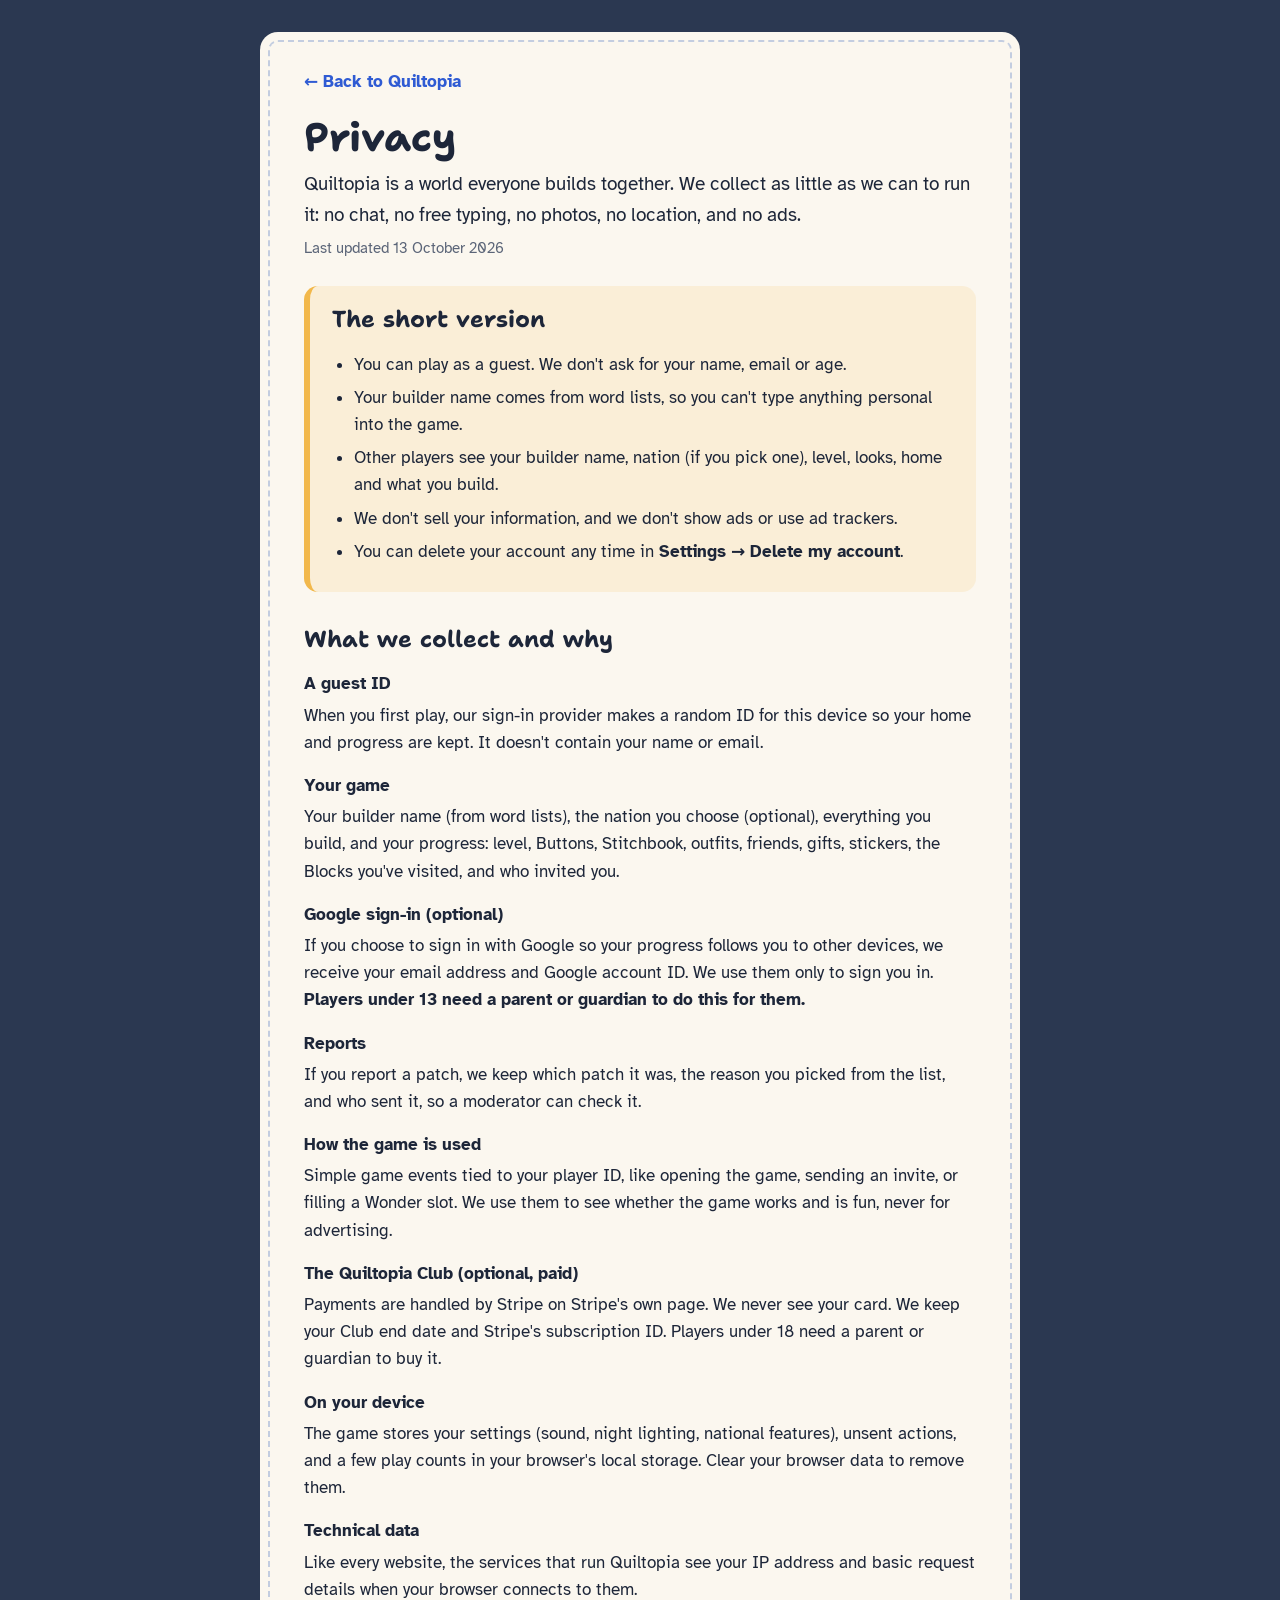
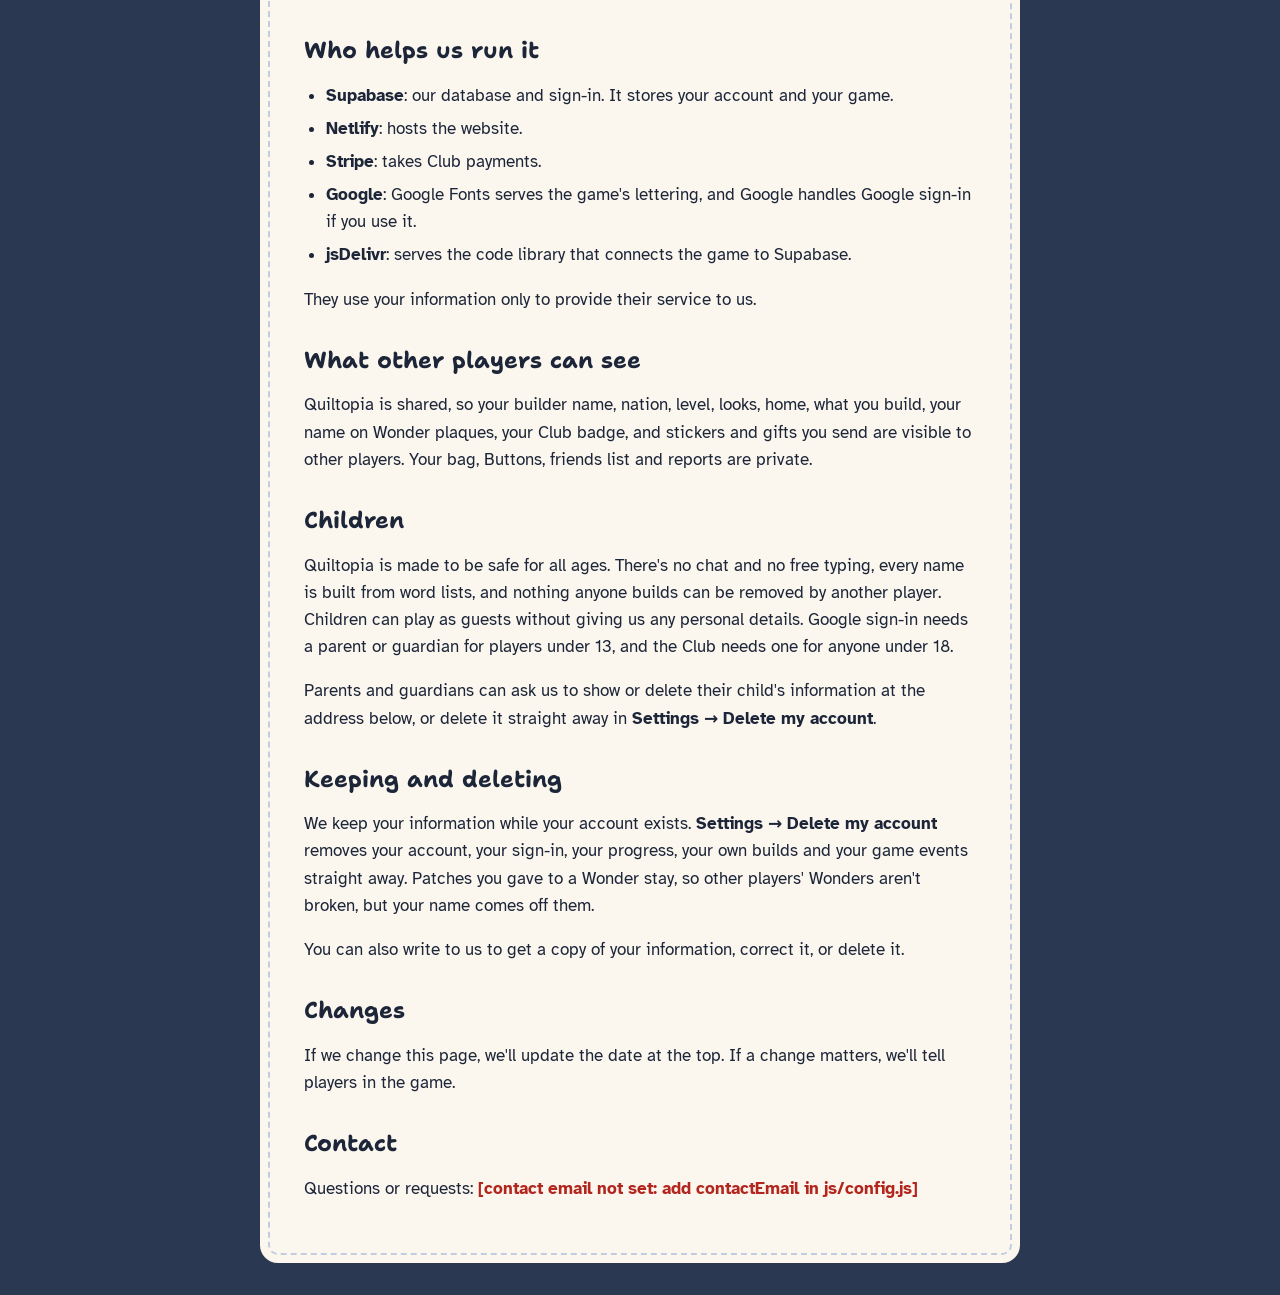
==== privacy.html @ f6a3fb97 "Get ready to publish: daily allowance, privacy and terms, account deletion, Netlify - The allowance " ====
<!doctype html>
<html lang="en">
<head>
  <meta charset="utf-8">
  <meta name="viewport" content="width=device-width, initial-scale=1">
  <title>Privacy · Quiltopia</title>
  <meta name="description" content="What Quiltopia collects, why, and how to delete it.">
  <link rel="stylesheet" href="https://fonts.googleapis.com/css2?family=Atkinson+Hyperlegible:wght@400;700&family=Shantell+Sans:wght@700;800&display=swap">
  <link rel="stylesheet" href="css/legal.css">
</head>
<body>
<main>
  <a class="back" href="./">← Back to Quiltopia</a>
  <h1>Privacy</h1>
  <p class="lede">Quiltopia is a world everyone builds together. We collect as little as we can to run it: no chat, no free typing, no photos, no location, and no ads.</p>
  <p class="meta">Last updated 13 October 2026</p>

  <section class="summary">
    <h2>The short version</h2>
    <ul>
      <li>You can play as a guest. We don't ask for your name, email or age.</li>
      <li>Your builder name comes from word lists, so you can't type anything personal into the game.</li>
      <li>Other players see your builder name, nation (if you pick one), level, looks, home and what you build.</li>
      <li>We don't sell your information, and we don't show ads or use ad trackers.</li>
      <li>You can delete your account any time in <b>Settings → Delete my account</b>.</li>
    </ul>
  </section>

  <h2>What we collect and why</h2>
  <dl>
    <dt>A guest ID</dt>
    <dd>When you first play, our sign-in provider makes a random ID for this device so your home and progress are kept. It doesn't contain your name or email.</dd>
    <dt>Your game</dt>
    <dd>Your builder name (from word lists), the nation you choose (optional), everything you build, and your progress: level, Buttons, Stitchbook, outfits, friends, gifts, stickers, the Blocks you've visited, and who invited you.</dd>
    <dt>Google sign-in (optional)</dt>
    <dd>If you choose to sign in with Google so your progress follows you to other devices, we receive your email address and Google account ID. We use them only to sign you in. <b>Players under 13 need a parent or guardian to do this for them.</b></dd>
    <dt>Reports</dt>
    <dd>If you report a patch, we keep which patch it was, the reason you picked from the list, and who sent it, so a moderator can check it.</dd>
    <dt>How the game is used</dt>
    <dd>Simple game events tied to your player ID, like opening the game, sending an invite, or filling a Wonder slot. We use them to see whether the game works and is fun, never for advertising.</dd>
    <dt>The Quiltopia Club (optional, paid)</dt>
    <dd>Payments are handled by Stripe on Stripe's own page. We never see your card. We keep your Club end date and Stripe's subscription ID. Players under 18 need a parent or guardian to buy it.</dd>
    <dt>On your device</dt>
    <dd>The game stores your settings (sound, night lighting, national features), unsent actions, and a few play counts in your browser's local storage. Clear your browser data to remove them.</dd>
    <dt>Technical data</dt>
    <dd>Like every website, the services that run Quiltopia see your IP address and basic request details when your browser connects to them.</dd>
  </dl>

  <h2>Who helps us run it</h2>
  <ul>
    <li><b>Supabase</b>: our database and sign-in. It stores your account and your game.</li>
    <li><b>Netlify</b>: hosts the website.</li>
    <li><b>Stripe</b>: takes Club payments.</li>
    <li><b>Google</b>: Google Fonts serves the game's lettering, and Google handles Google sign-in if you use it.</li>
    <li><b>jsDelivr</b>: serves the code library that connects the game to Supabase.</li>
  </ul>
  <p>They use your information only to provide their service to us.</p>

  <h2>What other players can see</h2>
  <p>Quiltopia is shared, so your builder name, nation, level, looks, home, what you build, your name on Wonder plaques, your Club badge, and stickers and gifts you send are visible to other players. Your bag, Buttons, friends list and reports are private.</p>

  <h2>Children</h2>
  <p>Quiltopia is made to be safe for all ages. There's no chat and no free typing, every name is built from word lists, and nothing anyone builds can be removed by another player. Children can play as guests without giving us any personal details. Google sign-in needs a parent or guardian for players under 13, and the Club needs one for anyone under 18.</p>
  <p>Parents and guardians can ask us to show or delete their child's information at the address below, or delete it straight away in <b>Settings → Delete my account</b>.</p>

  <h2>Keeping and deleting</h2>
  <p>We keep your information while your account exists. <b>Settings → Delete my account</b> removes your account, your sign-in, your progress, your own builds and your game events straight away. Patches you gave to a Wonder stay, so other players' Wonders aren't broken, but your name comes off them.</p>
  <p>You can also write to us to get a copy of your information, correct it, or delete it.</p>

  <h2>Changes</h2>
  <p>If we change this page, we'll update the date at the top. If a change matters, we'll tell players in the game.</p>

  <h2>Contact</h2>
  <p>Questions or requests: <span class="contact"></span></p>
</main>
<script src="js/config.js"></script>
<script src="js/legal.js"></script>
</body>
</html>
---- css/legal.css ----
/* Privacy and Terms pages: the game's denim and thread, on a readable page. */
:root {
  --table: #2b3851;
  --page: #fbf7ef;
  --ink: #1d2639;
  --muted: #5b6578;
  --stitch: #c3cde0;
  --accent: #2f5bd3;
  --thread: #f2b84b;
  --warn: #b3261e;
}

@media (prefers-color-scheme: dark) {
  :root {
    --page: #1b2333;
    --ink: #eef1f7;
    --muted: #a9b2c4;
    --stitch: #3a4660;
    --accent: #8fb0ff;
    --warn: #ff8a80;
  }
}

* { box-sizing: border-box; }

body {
  margin: 0;
  background: var(--table);
  color: var(--ink);
  font: 17px/1.6 'Atkinson Hyperlegible', system-ui, sans-serif;
}

main {
  max-width: 760px;
  margin: 32px auto;
  padding: 36px 44px 44px;
  background: var(--page);
  border-radius: 18px;
  outline: 2px dashed var(--stitch);
  outline-offset: -10px;
}

@media (max-width: 640px) {
  main { margin: 0; padding: 28px 22px 36px; border-radius: 0; }
}

h1, h2 { font-family: 'Shantell Sans', 'Atkinson Hyperlegible', sans-serif; line-height: 1.2; }
h1 { font-size: 40px; margin: 18px 0 8px; }
h2 { font-size: 23px; margin: 34px 0 10px; }

.lede { font-size: 19px; margin: 0 0 6px; }
.meta { color: var(--muted); font-size: 15px; margin: 0; }

.back { color: var(--accent); font-weight: 700; text-decoration: none; }
.back:hover { text-decoration: underline; }
a { color: var(--accent); }

.summary {
  margin: 26px 0 8px;
  padding: 4px 22px 10px;
  border-radius: 14px;
  border-left: 6px solid var(--thread);
  background: color-mix(in srgb, var(--thread) 14%, transparent);
}
.summary h2 { margin-top: 16px; }

ul { padding-left: 22px; }
li { margin: 6px 0; }

dt { font-weight: 700; margin-top: 16px; }
dd { margin: 4px 0 0; }

.missing { color: var(--warn); font-weight: 700; }
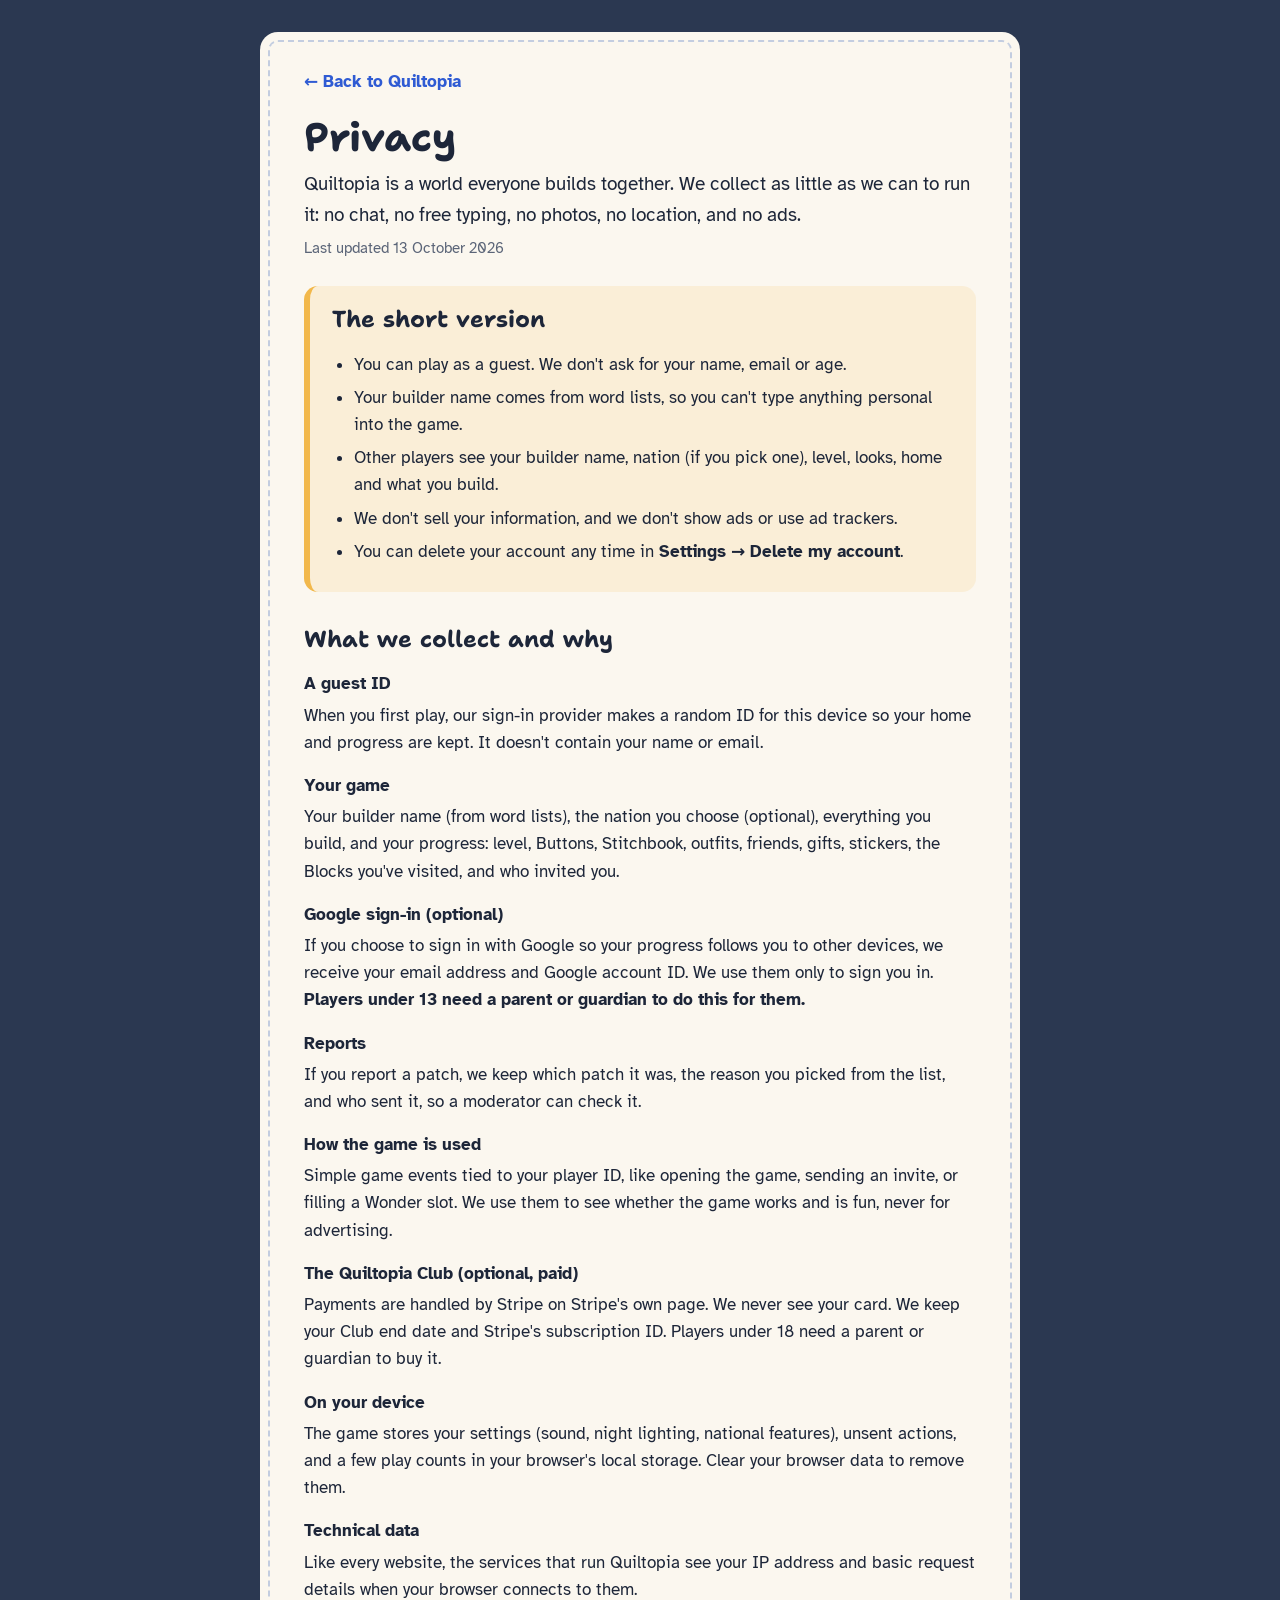
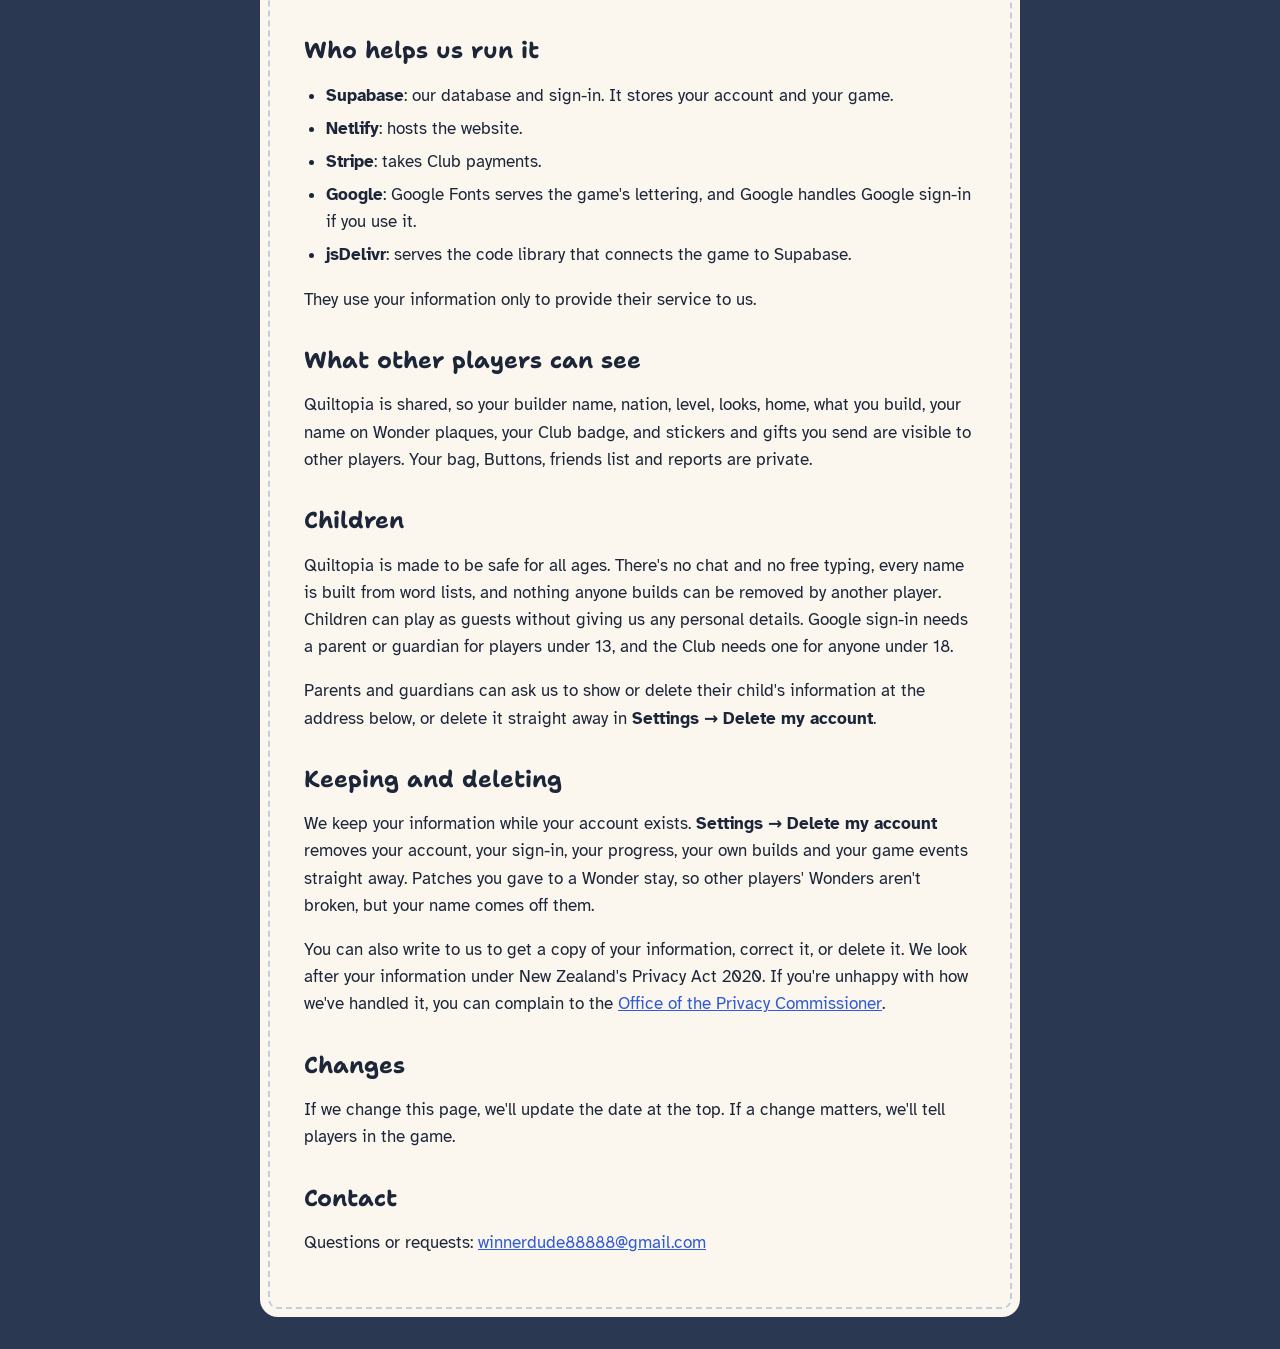
==== commit 0ddbcda2: "Terms follow New Zealand law; Privacy names the NZ Privacy Act and Commissioner Co-Authored-By: Clau" ====
--- a/privacy.html
+++ b/privacy.html
@@ -65,7 +65,7 @@
 
   <h2>Keeping and deleting</h2>
   <p>We keep your information while your account exists. <b>Settings → Delete my account</b> removes your account, your sign-in, your progress, your own builds and your game events straight away. Patches you gave to a Wonder stay, so other players' Wonders aren't broken, but your name comes off them.</p>
-  <p>You can also write to us to get a copy of your information, correct it, or delete it.</p>
+  <p>You can also write to us to get a copy of your information, correct it, or delete it. We look after your information under New Zealand's Privacy Act 2020. If you're unhappy with how we've handled it, you can complain to the <a href="https://www.privacy.org.nz/" target="_blank" rel="noopener">Office of the Privacy Commissioner</a>.</p>
 
   <h2>Changes</h2>
   <p>If we change this page, we'll update the date at the top. If a change matters, we'll tell players in the game.</p>
